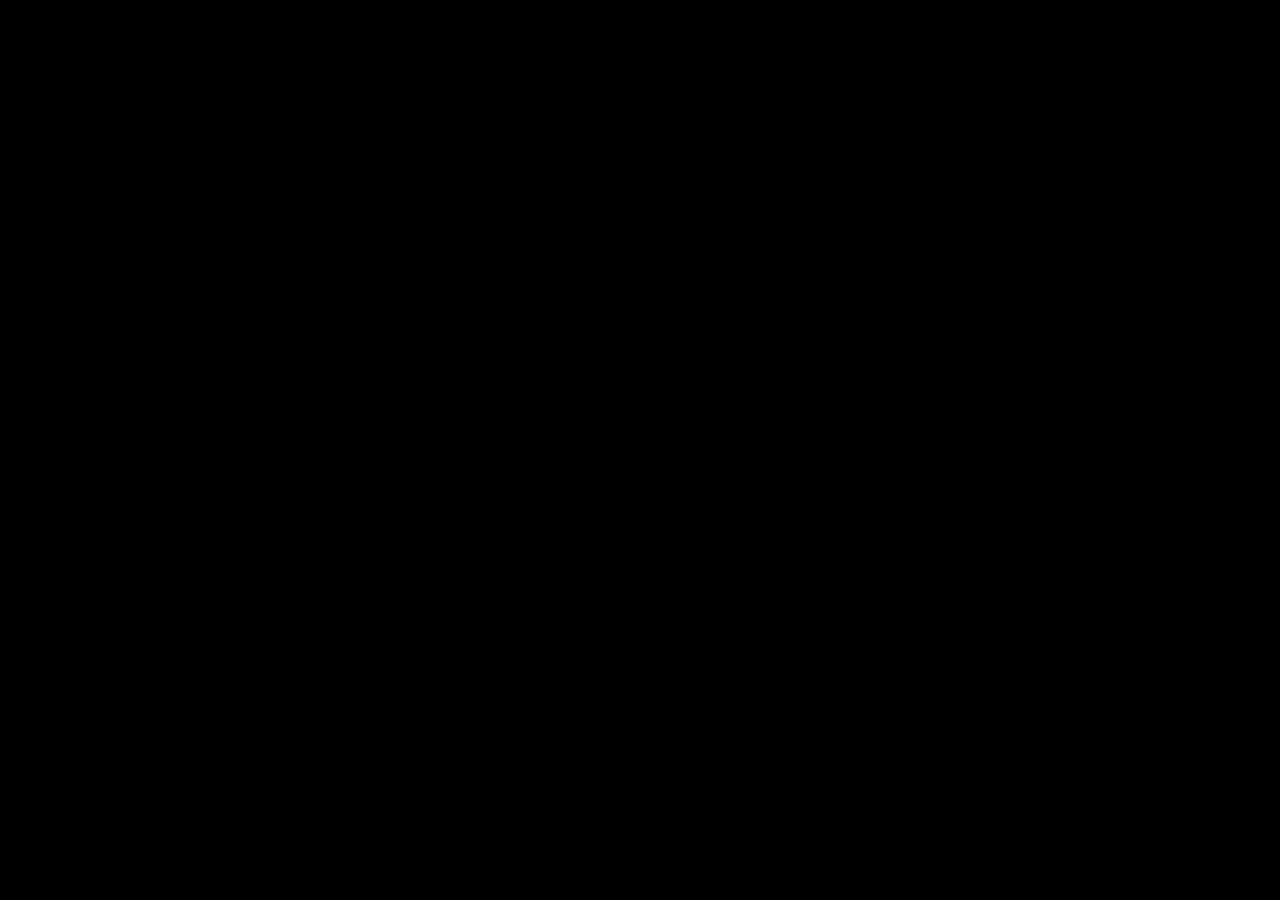
==== about.html @ 438ca4ca "first commit index finishedkinda" ====
﻿<!DOCTYPE html>

<html lang="en" xmlns="http://www.w3.org/1999/xhtml">
<head>
    <meta charset="utf-8" />
    <title></title>

    <style>
        @import url('https://fonts.googleapis.com/css2?family=DM+Serif+Display:ital@0;1&family=Poor+Story&display=swap');
        @import url('https://fonts.googleapis.com/css2?family=DM+Serif+Display:ital@0;1&family=Lexend:wght@100..900&family=Poor+Story&display=swap');
        body {  
            background: black;
            background-size: cover;
            overflow: clip;
        }

        #left_container {
            width: 50%;
        }

        .buttons {
            color: white;
            font-family: 'DM Serif Display',serif;
            font-size: 3vw;
            margin-left: 5vw;
        }
    </style>
</head>
<body>
    urmom
</body>
</html>
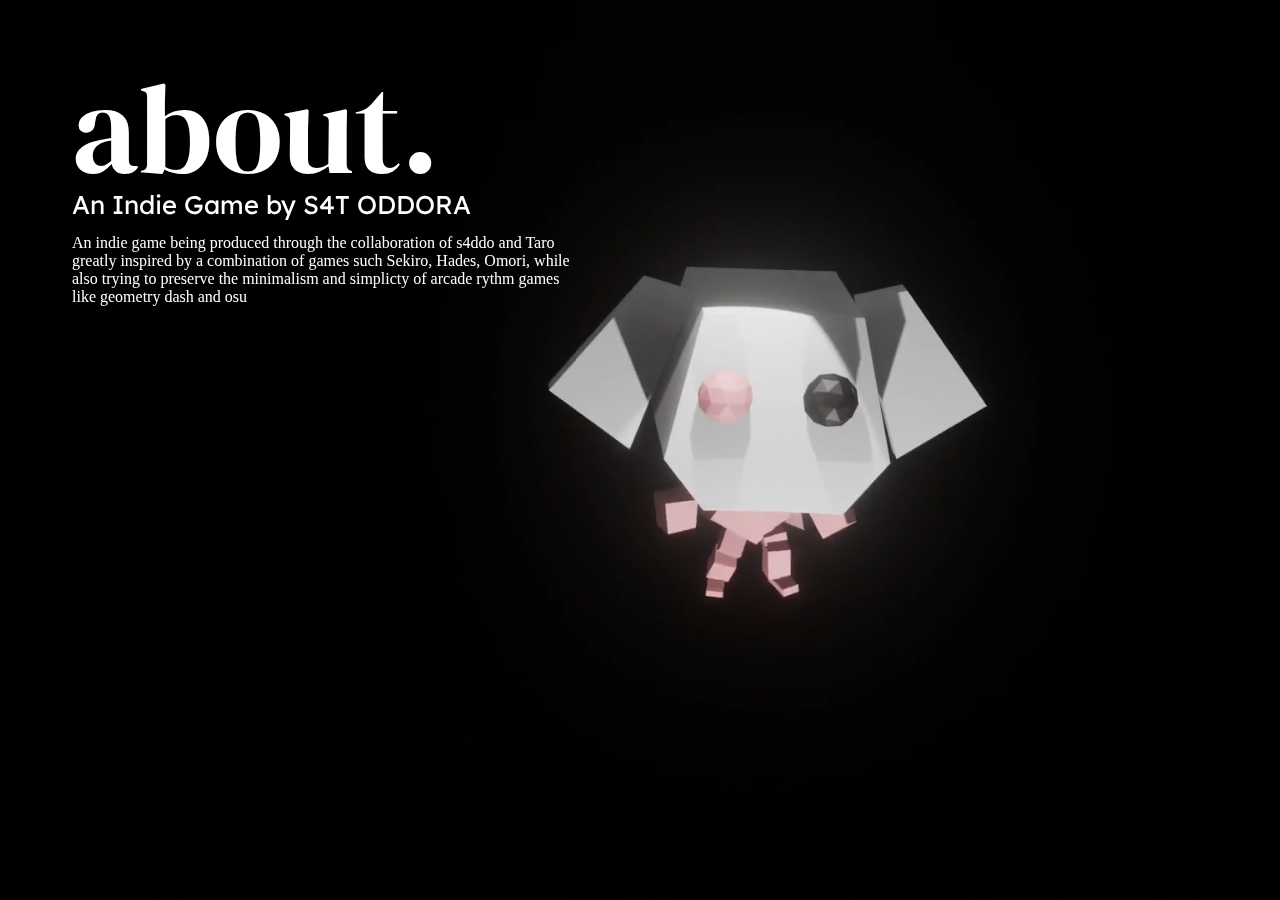
==== commit ccaea7e4: "cewl changes" ====
--- a/about.html
+++ b/about.html
@@ -6,27 +6,114 @@
     <title></title>
 
     <style>
+
         @import url('https://fonts.googleapis.com/css2?family=DM+Serif+Display:ital@0;1&family=Poor+Story&display=swap');
         @import url('https://fonts.googleapis.com/css2?family=DM+Serif+Display:ital@0;1&family=Lexend:wght@100..900&family=Poor+Story&display=swap');
-        body {  
+
+        @keyframes fadein {
+            from {
+                opacity: 0;
+                transform: translateY(-20px);
+            }
+
+            to {
+                opacity: 1;
+                transform: none;
+            }
+        }
+
+        @keyframes fadeup {
+            from {
+                opacity: 0.2;
+                transform: scale(100%) translateY(40px);
+            }
+
+            to {
+                opacity: 1;
+                transform: none;
+            }
+        }
+
+        .fadein {
+            animation-name: fadein;
+            animation-duration: 1s;
+        }
+
+        body {
             background: black;
             background-size: cover;
             overflow: clip;
         }
 
         #left_container {
-            width: 50%;
+            display: block;
+            width: 40vw;
+            padding-left: 5vw;
+            padding-right: 5vw;
         }
 
         .buttons {
             color: white;
             font-family: 'DM Serif Display',serif;
             font-size: 3vw;
-            margin-left: 5vw;
+            margin-left: 0;
+            transition: all 0.25s;
         }
+
+            .buttons:hover {
+                color: aquamarine;
+            }
+
+        .fade-out-div {
+            transition: opacity 0.5s ease;
+            opacity: 1;
+        }
+
+            .fade-out-div.fade-out {
+                opacity: 0;
+            }
     </style>
 </head>
 <body>
-    urmom
+    <div id="fadeMe" class="fade-out-div">
+        <div style="display: block; position:absolute; right:0; top:0; width: 50%; height:100%; animation-name: fadeup; animation-duration: 1s;">
+            <video autoplay loop muted plays-inline style="bottom: 0; right:10%; position: absolute; object-fit:cover; height:100%; z-index: -1;">
+                <source src="videos/enemy.mp4" type="video/mp4" />
+            </video>
+        </div>
+
+
+        <div id="left_container" class="fadein">
+
+            <div style="color: white; font-family: 'DM Serif Display',serif; font-size: 10vw; margin-left: 0; margin-top: 5vw; line-height: 1">
+                about.
+                <div style="color: white; font-family: 'Lexend', sans-serif; font-size: 2vw;margin: 0; padding: 0;">
+                    An Indie Game by S4T ODDORA
+                </div>
+            </div>
+
+             <p style="color: white;">
+                 An indie game being produced through the collaboration of s4ddo and Taro greatly inspired by a combination of games such Sekiro, Hades, Omori, while also trying to preserve the minimalism and simplicty of arcade rythm games like geometry dash and osu
+             </p>
+        </div>
+    </div>
+    <script>
+
+        document.querySelectorAll('.buttons').forEach(function (link) {
+            link.addEventListener('click', function (event) {
+                event.preventDefault(); // Prevent the default navigation behavior
+
+                const fadeMe = document.getElementById('fadeMe');
+                fadeMe.classList.add('fade-out');
+
+                // Wait for the animation to complete before navigating
+                setTimeout(function () {
+                    window.location.href = event.target.href;
+                }, 500); // 0.5s is the duration of the fade-out animation
+            });
+        });
+
+
+    </script>
 </body>
 </html>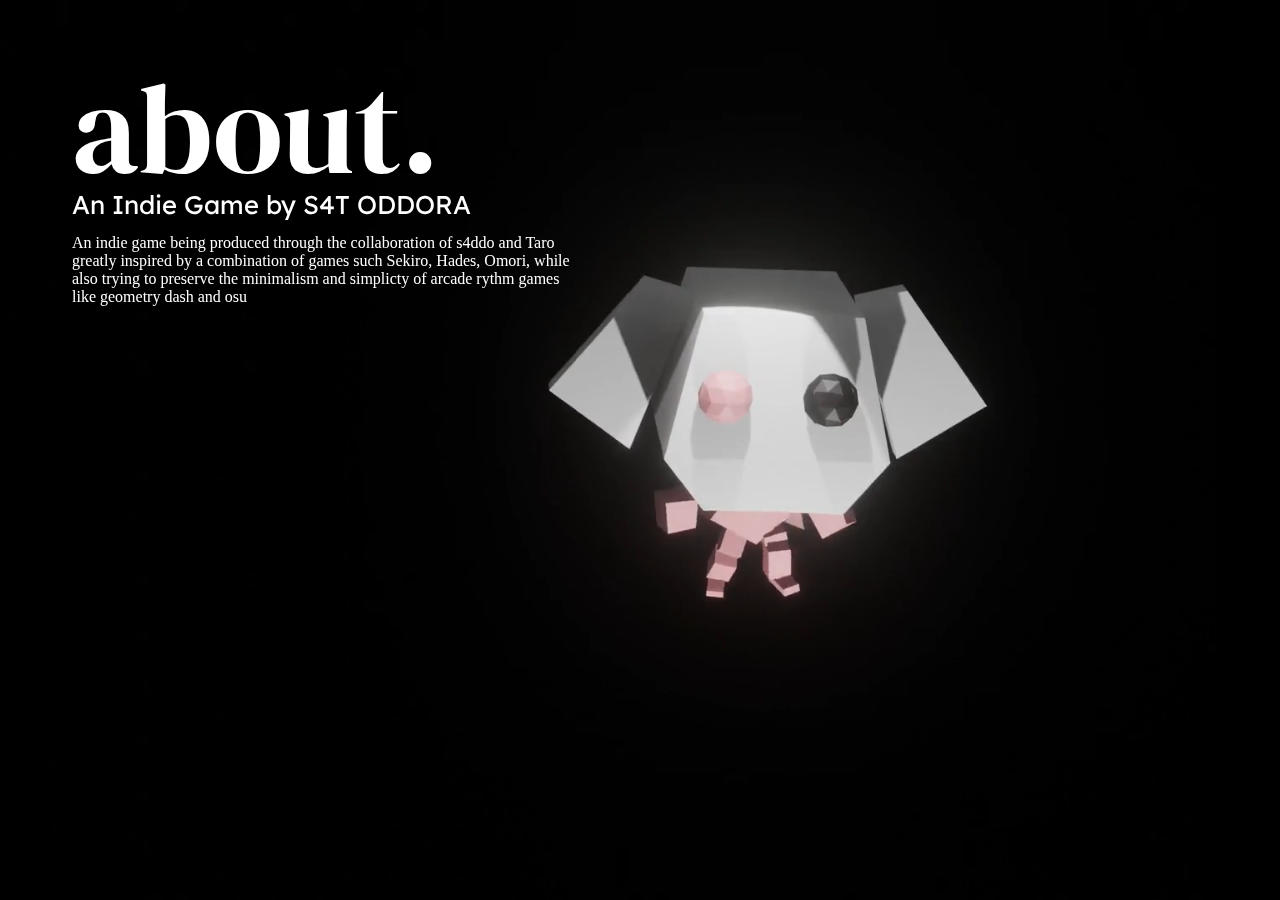
==== commit 16c564d7: "fixed back for sure" ====
--- a/about.html
+++ b/about.html
@@ -25,8 +25,8 @@
         @keyframes fadeup {
             from {
                 opacity: 0.2;
+            }
                 transform: scale(100%) translateY(40px);
-            }
 
             to {
                 opacity: 1;
@@ -99,6 +99,18 @@
     </div>
     <script>
 
+        document.addEventListener('DOMContentLoaded', function () {
+            const fadeMe = document.getElementById('fadeMe');
+
+            // Check if the page is being loaded from a cached state
+            const navigationEntries = window.performance.getEntriesByType('navigation');
+            if (navigationEntries.length && navigationEntries[0].type === 'back_forward') {
+                // If the page is loaded from a cached state (using the back button), remove the fade-out class
+                fadeMe.classList.remove('fade-out');
+            }
+        });
+
+
         document.querySelectorAll('.buttons').forEach(function (link) {
             link.addEventListener('click', function (event) {
                 event.preventDefault(); // Prevent the default navigation behavior
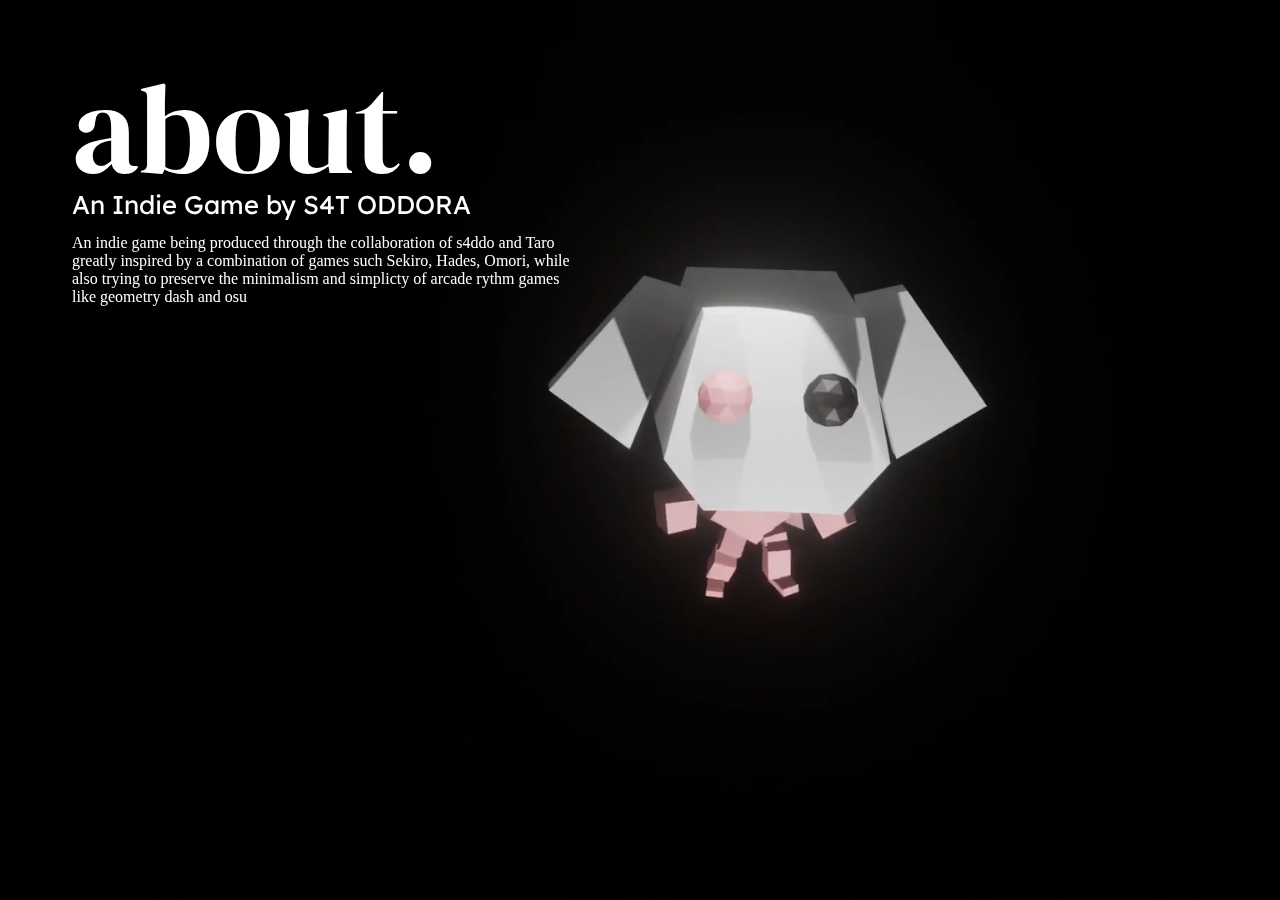
==== commit 5e85647c: "maybemaybemaybe back work" ====
--- a/about.html
+++ b/about.html
@@ -99,13 +99,12 @@
     </div>
     <script>
 
-        document.addEventListener('DOMContentLoaded', function () {
+        window.addEventListener('pageshow', function (event) {
             const fadeMe = document.getElementById('fadeMe');
 
-            // Check if the page is being loaded from a cached state
-            const navigationEntries = window.performance.getEntriesByType('navigation');
-            if (navigationEntries.length && navigationEntries[0].type === 'back_forward') {
-                // If the page is loaded from a cached state (using the back button), remove the fade-out class
+            // Check if the page is being loaded or restored from the cache
+            if (event.persisted) {
+                // If the page is loaded or restored from the cache, remove the fade-out class
                 fadeMe.classList.remove('fade-out');
             }
         });
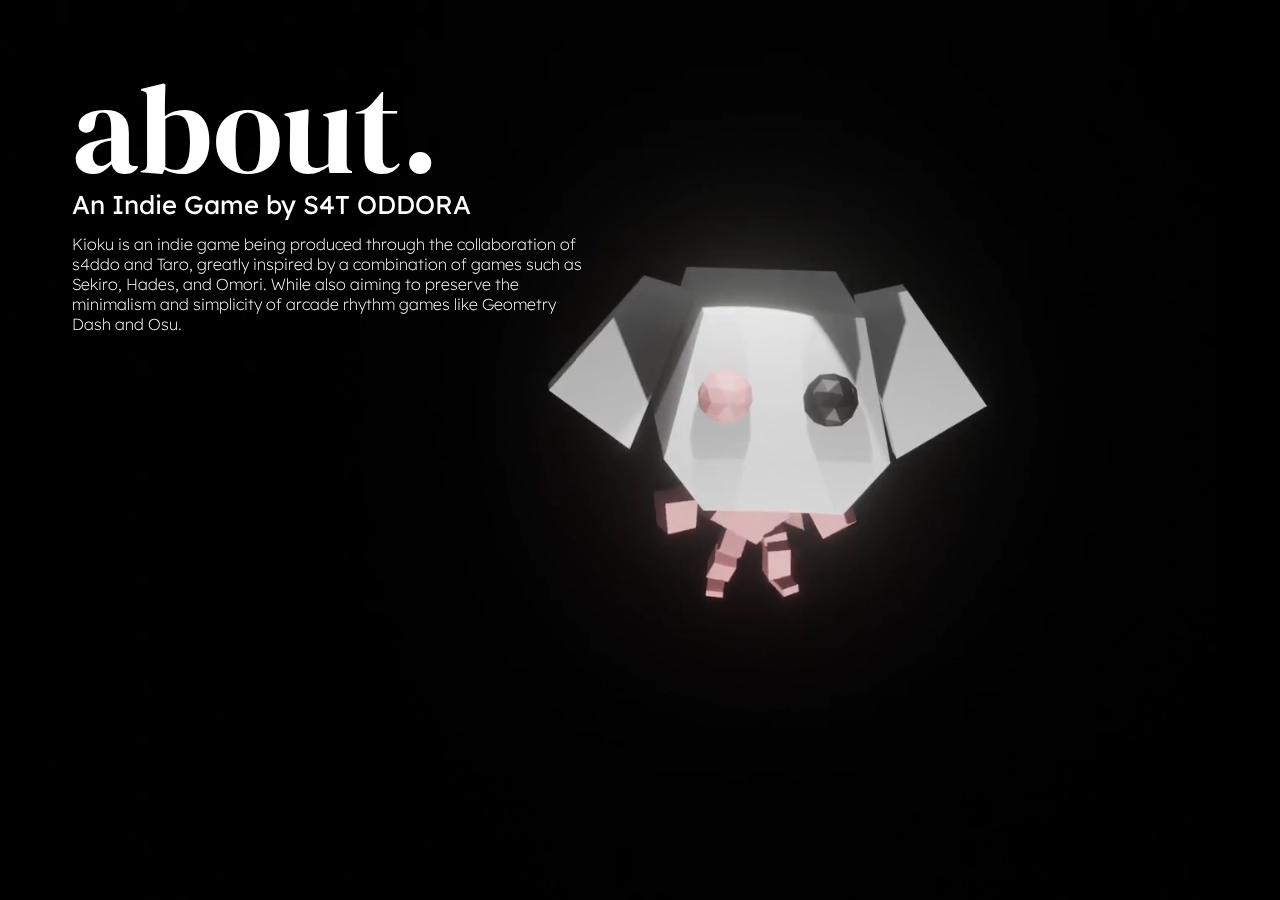
==== commit eecb8987: "Added titles" ====
--- a/about.html
+++ b/about.html
@@ -3,7 +3,8 @@
 <html lang="en" xmlns="http://www.w3.org/1999/xhtml">
 <head>
     <meta charset="utf-8" />
-    <title></title>
+    <title>About</title>
+    <link rel="icon" href="images/logo.ico" type="image/x-icon">
 
     <style>
 
@@ -25,8 +26,8 @@
         @keyframes fadeup {
             from {
                 opacity: 0.2;
+                transform: scale(100%) translateY(40px);
             }
-                transform: scale(100%) translateY(40px);
 
             to {
                 opacity: 1;
@@ -92,9 +93,10 @@
                 </div>
             </div>
 
-             <p style="color: white;">
-                 An indie game being produced through the collaboration of s4ddo and Taro greatly inspired by a combination of games such Sekiro, Hades, Omori, while also trying to preserve the minimalism and simplicty of arcade rythm games like geometry dash and osu
-             </p>
+            <p style="color: white; font-family: 'Lexend', sans-serif; font-weight: 200;">
+
+                Kioku is an indie game being produced through the collaboration of s4ddo and Taro, greatly inspired by a combination of games such as Sekiro, Hades, and Omori. While also aiming to preserve the minimalism and simplicity of arcade rhythm games like Geometry Dash and Osu.
+            </p>
         </div>
     </div>
     <script>
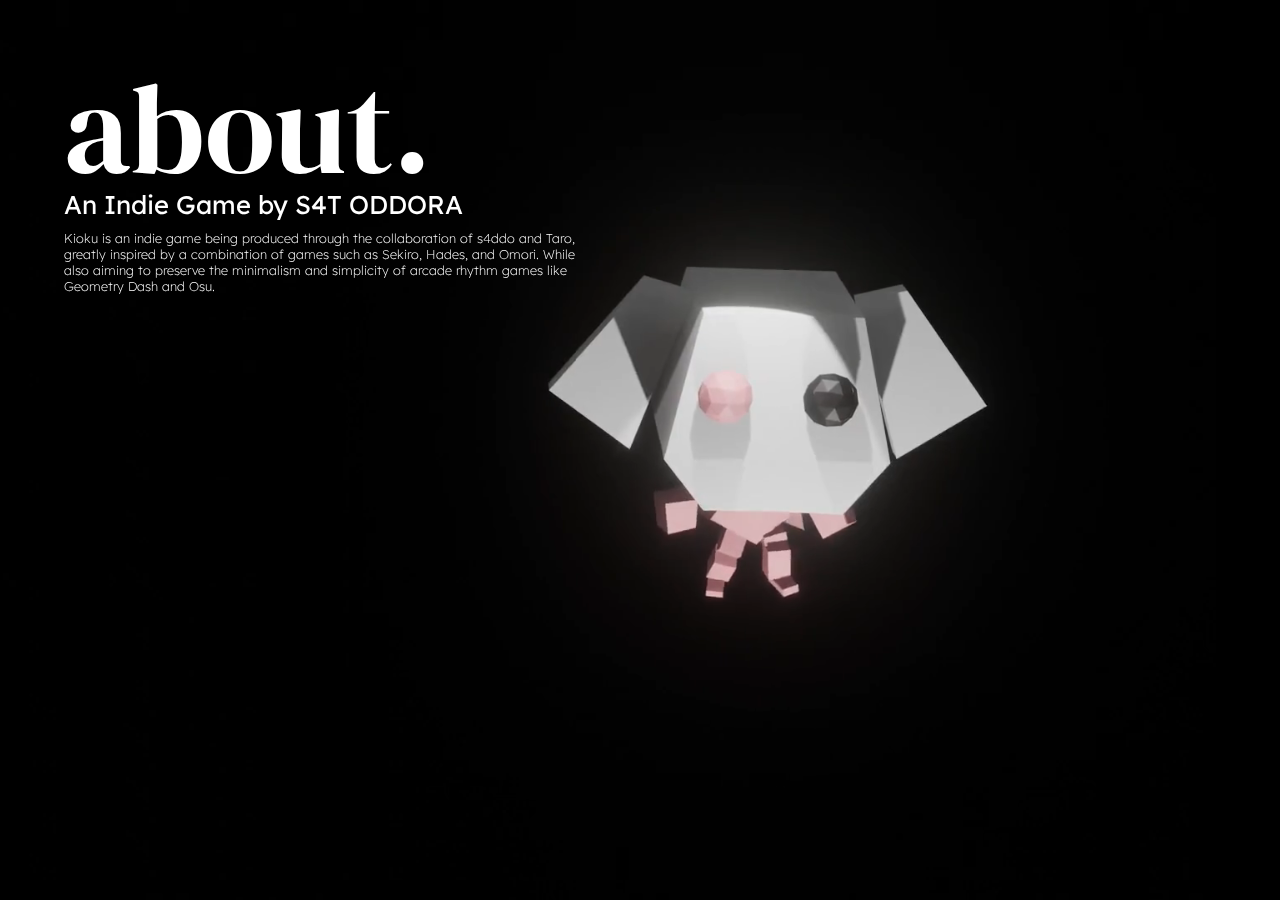
==== commit 9669c37f: "added mobile support" ====
--- a/about.html
+++ b/about.html
@@ -2,83 +2,20 @@
 
 <html lang="en" xmlns="http://www.w3.org/1999/xhtml">
 <head>
+    <meta name="viewport" content="width=device-width, initial-scale=1.0">
+
     <meta charset="utf-8" />
     <title>About</title>
     <link rel="icon" href="images/logo.ico" type="image/x-icon">
+    <link rel="stylesheet" href="main_style.css" />
 
     <style>
-
-        @import url('https://fonts.googleapis.com/css2?family=DM+Serif+Display:ital@0;1&family=Poor+Story&display=swap');
-        @import url('https://fonts.googleapis.com/css2?family=DM+Serif+Display:ital@0;1&family=Lexend:wght@100..900&family=Poor+Story&display=swap');
-
-        @keyframes fadein {
-            from {
-                opacity: 0;
-                transform: translateY(-20px);
-            }
-
-            to {
-                opacity: 1;
-                transform: none;
-            }
-        }
-
-        @keyframes fadeup {
-            from {
-                opacity: 0.2;
-                transform: scale(100%) translateY(40px);
-            }
-
-            to {
-                opacity: 1;
-                transform: none;
-            }
-        }
-
-        .fadein {
-            animation-name: fadein;
-            animation-duration: 1s;
-        }
-
-        body {
-            background: black;
-            background-size: cover;
-            overflow: clip;
-        }
-
-        #left_container {
-            display: block;
-            width: 40vw;
-            padding-left: 5vw;
-            padding-right: 5vw;
-        }
-
-        .buttons {
-            color: white;
-            font-family: 'DM Serif Display',serif;
-            font-size: 3vw;
-            margin-left: 0;
-            transition: all 0.25s;
-        }
-
-            .buttons:hover {
-                color: aquamarine;
-            }
-
-        .fade-out-div {
-            transition: opacity 0.5s ease;
-            opacity: 1;
-        }
-
-            .fade-out-div.fade-out {
-                opacity: 0;
-            }
     </style>
 </head>
 <body>
     <div id="fadeMe" class="fade-out-div">
-        <div style="display: block; position:absolute; right:0; top:0; width: 50%; height:100%; animation-name: fadeup; animation-duration: 1s;">
-            <video autoplay loop muted plays-inline style="bottom: 0; right:10%; position: absolute; object-fit:cover; height:100%; z-index: -1;">
+        <div class="rightcontainer" style="animation-name: fadeup; animation-duration: 1s;">
+            <video autoplay loop muted plays-inline class="video" style="bottom: 0; position: absolute; object-fit:cover; height:100%; z-index: -1;">
                 <source src="videos/enemy.mp4" type="video/mp4" />
             </video>
         </div>
@@ -86,14 +23,14 @@
 
         <div id="left_container" class="fadein">
 
-            <div style="color: white; font-family: 'DM Serif Display',serif; font-size: 10vw; margin-left: 0; margin-top: 5vw; line-height: 1">
+            <div class="title" style="color: white; font-family: 'DM Serif Display',serif; margin-left: 0; margin-top: 5vw; line-height: 1">
                 about.
-                <div style="color: white; font-family: 'Lexend', sans-serif; font-size: 2vw;margin: 0; padding: 0;">
+                <div class="sub_title"style="color: white; font-family: 'Lexend', sans-serif;margin: 0; padding: 0;">
                     An Indie Game by S4T ODDORA
                 </div>
             </div>
 
-            <p style="color: white; font-family: 'Lexend', sans-serif; font-weight: 200;">
+            <p class="texts" style="color: white; font-family: 'Lexend', sans-serif; font-weight: 200;">
 
                 Kioku is an indie game being produced through the collaboration of s4ddo and Taro, greatly inspired by a combination of games such as Sekiro, Hades, and Omori. While also aiming to preserve the minimalism and simplicity of arcade rhythm games like Geometry Dash and Osu.
             </p>
--- a/main_style.css
+++ b/main_style.css
@@ -0,0 +1,149 @@
+﻿
+@import url('https://fonts.googleapis.com/css2?family=DM+Serif+Display:ital@0;1&family=Poor+Story&display=swap');
+@import url('https://fonts.googleapis.com/css2?family=DM+Serif+Display:ital@0;1&family=Lexend:wght@100..900&family=Poor+Story&display=swap');
+body{
+    margin:0;
+}
+@keyframes fadein {
+    from {
+        opacity: 0;
+        transform: translateY(-20px);
+    }
+
+    to {
+        opacity: 1;
+        transform: none;
+    }
+}
+
+@keyframes fadeup {
+    from {
+        opacity: 0.2;
+        transform: scale(100%) translateY(40px);
+    }
+
+    to {
+        opacity: 1;
+        transform: none;
+    }
+}
+
+@keyframes fadeside {
+    from {
+        opacity: 0.2;
+        transform: scale(100%) translateX(-50px);
+    }
+
+    to {
+        opacity: 1;
+        transform: none;
+    }
+}
+
+.fadein {
+    animation-name: fadein;
+    animation-duration: 1s;
+}
+
+body {
+    background: black;
+    background-size: cover;
+    overflow: clip;
+}
+
+#left_container {
+    display: block;
+    width: 40vw;
+    padding-left: 5vw;
+    padding-right: 5vw;
+}
+
+.buttons {
+    color: white;
+    font-family: 'DM Serif Display',serif;
+    font-size: 3vw;
+    margin-left: 0;
+    transition: all 0.25s;
+}
+
+    .buttons:hover {
+        color: aquamarine;
+    }
+
+
+.fade-out-div {
+    transition: opacity 0.5s ease;
+    opacity: 1;
+}
+
+    .fade-out-div.fade-out {
+        opacity: 0;
+    }
+
+.title{
+    font-size: 10vw;
+}
+.texts {
+    font-size: 1vw;
+}
+.sub_title {
+    font-size: 2vw;
+}
+
+.rightcontainer {
+    display: block;
+    position: absolute;
+    right: 0;
+    top: 0;
+    width: 50%;
+    height: 100%;
+    animation-name: fadeside;
+    animation-duration: 1s;
+}
+
+.video{
+    right:10%;
+}
+
+@media only screen and (max-width: 767px) {
+    #left_container {
+        display: block;
+        width: 90vw;
+        height: 50vh;
+        padding-left: 5vw;
+        padding-right: 5vw;
+    }
+    .rightcontainer {
+        display: block;
+        position: absolute;
+        right: 0;
+        top: unset;
+        bottom: 0;
+        width: 100%;
+        height: 75%;
+        animation-name: fadeup;
+        animation-duration: 1s;
+    }
+
+
+    .title {
+        font-size: 25vw;
+    }
+    .sub_title {
+        font-size: 5vw;
+    }
+    .texts {
+        font-size: 4vw;
+    }
+    .buttons {
+        color: white;
+        font-family: 'DM Serif Display',serif;
+        font-size: 8vw;
+        margin-left: 0;
+        transition: all 0.25s;
+    }
+
+    .video {
+        right: -20%;
+    }
+}